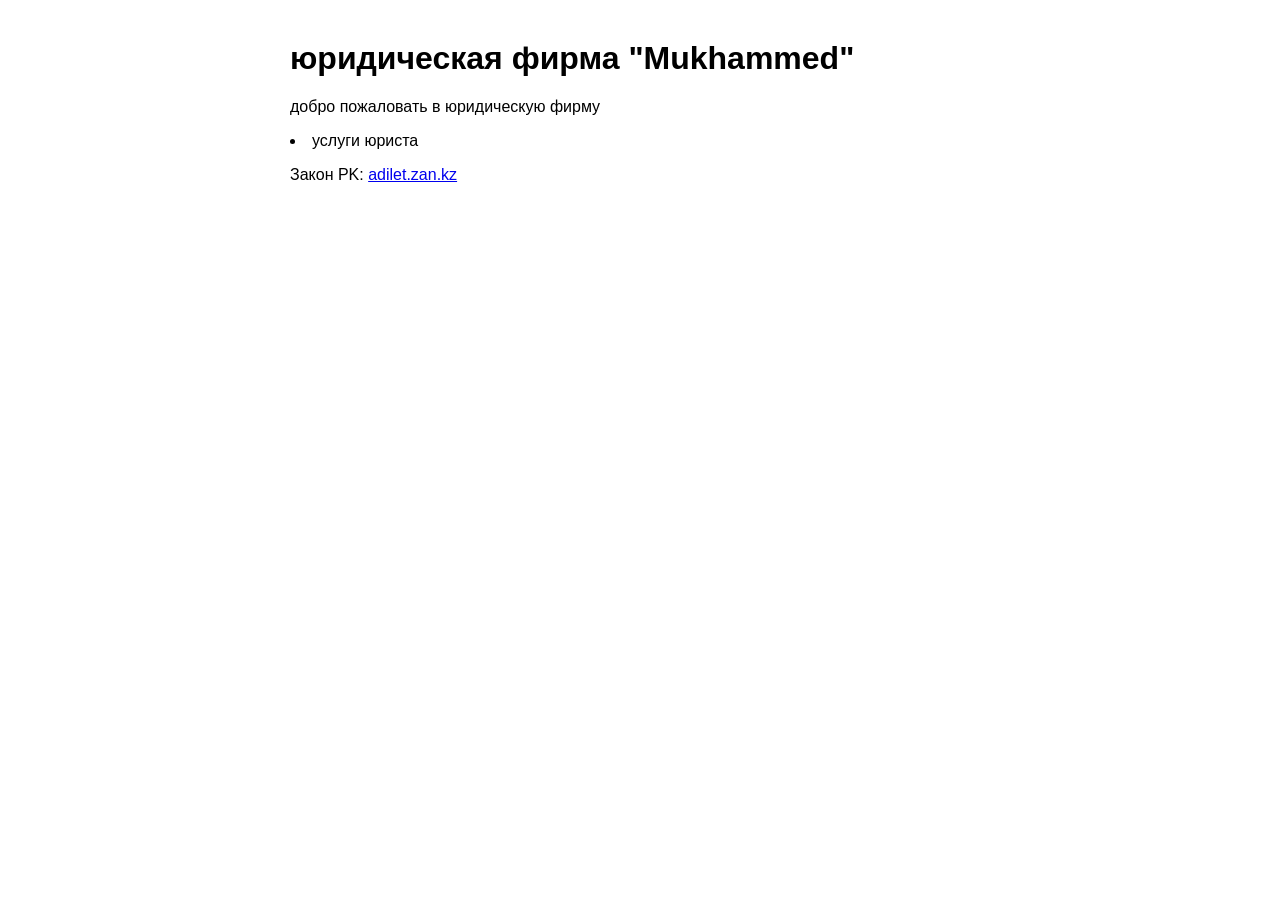
==== index.html @ ade49c56 "Add files via upload" ====
<!doctype html>
<html lang="ru">
    <head>
        <meta charset="UTF-8" />
        <meta name="viewpoint" content="width=device-width, initial-scale=1.0" />
        <title>Юридическая фирма "Mukhammed"</title>
        <style> 
            body { 
                font-family : Arial, sans-serif;
                max-width: 700px;
                margin: 40px auto;
                padding: 0 16px;
            }
            h1 {
                color: DrobBe8e;
            }
        </style>
    </head>
    <body>
        <h1>юридическая фирма "Mukhammed"</h1>
        <p>добро пожаловать в юридическую фирму</p>
        </ul>
            <li>услуги юриста</li>
        
        </ul>
        
        <p>Закон PK: <a href="https://adilet.zan.kz">adilet.zan.kz</a></p>
    </body>
</html>
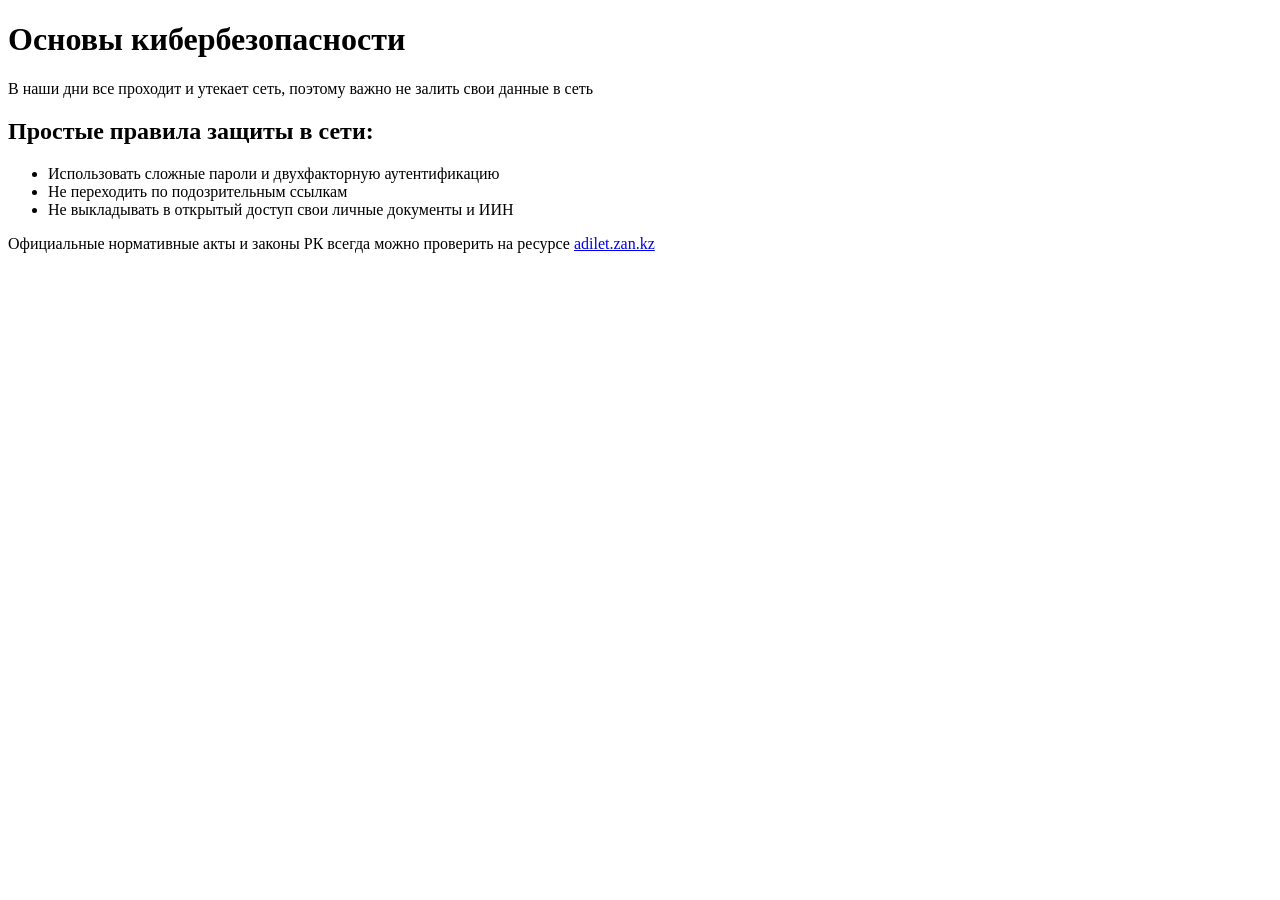
==== commit f17e00fa: "Add files via upload" ====
--- a/index.html
+++ b/index.html
@@ -1,29 +1,22 @@
-<!doctype html>
+<!DOCTYPE html>
 <html lang="ru">
-    <head>
-        <meta charset="UTF-8" />
-        <meta name="viewpoint" content="width=device-width, initial-scale=1.0" />
-        <title>Юридическая фирма "Mukhammed"</title>
-        <style> 
-            body { 
-                font-family : Arial, sans-serif;
-                max-width: 700px;
-                margin: 40px auto;
-                padding: 0 16px;
-            }
-            h1 {
-                color: DrobBe8e;
-            }
-        </style>
-    </head>
-    <body>
-        <h1>юридическая фирма "Mukhammed"</h1>
-        <p>добро пожаловать в юридическую фирму</p>
-        </ul>
-            <li>услуги юриста</li>
-        
-        </ul>
-        
-        <p>Закон PK: <a href="https://adilet.zan.kz">adilet.zan.kz</a></p>
-    </body>
+   <head>
+      <meta charset="UTF-8">
+      <meta name="viewport" content="width=device-width, initial-scale=1.0">
+      <title>Cybersecurity company Mukhammed</title>
+      </head>
+         <body>
+              <h1>Основы кибербезопасности</h1>
+    
+              <p>В наши дни все проходит и утекает сеть, поэтому важно не залить свои данные в сеть</p>
+
+              <h2>Простые правила защиты в сети:</h2>
+              <ul>
+              <li>Использовать сложные пароли и двухфакторную аутентификацию</li>
+              <li>Не переходить по подозрительным ссылкам</li>
+              <li>Не выкладывать в открытый доступ свои личные документы и ИИН</li>
+              </ul>
+
+              <p>Официальные нормативные акты и законы РК всегда можно проверить на ресурсе <a href="https://adilet.zan.kz">adilet.zan.kz</a></p>
+         </body>
 </html>
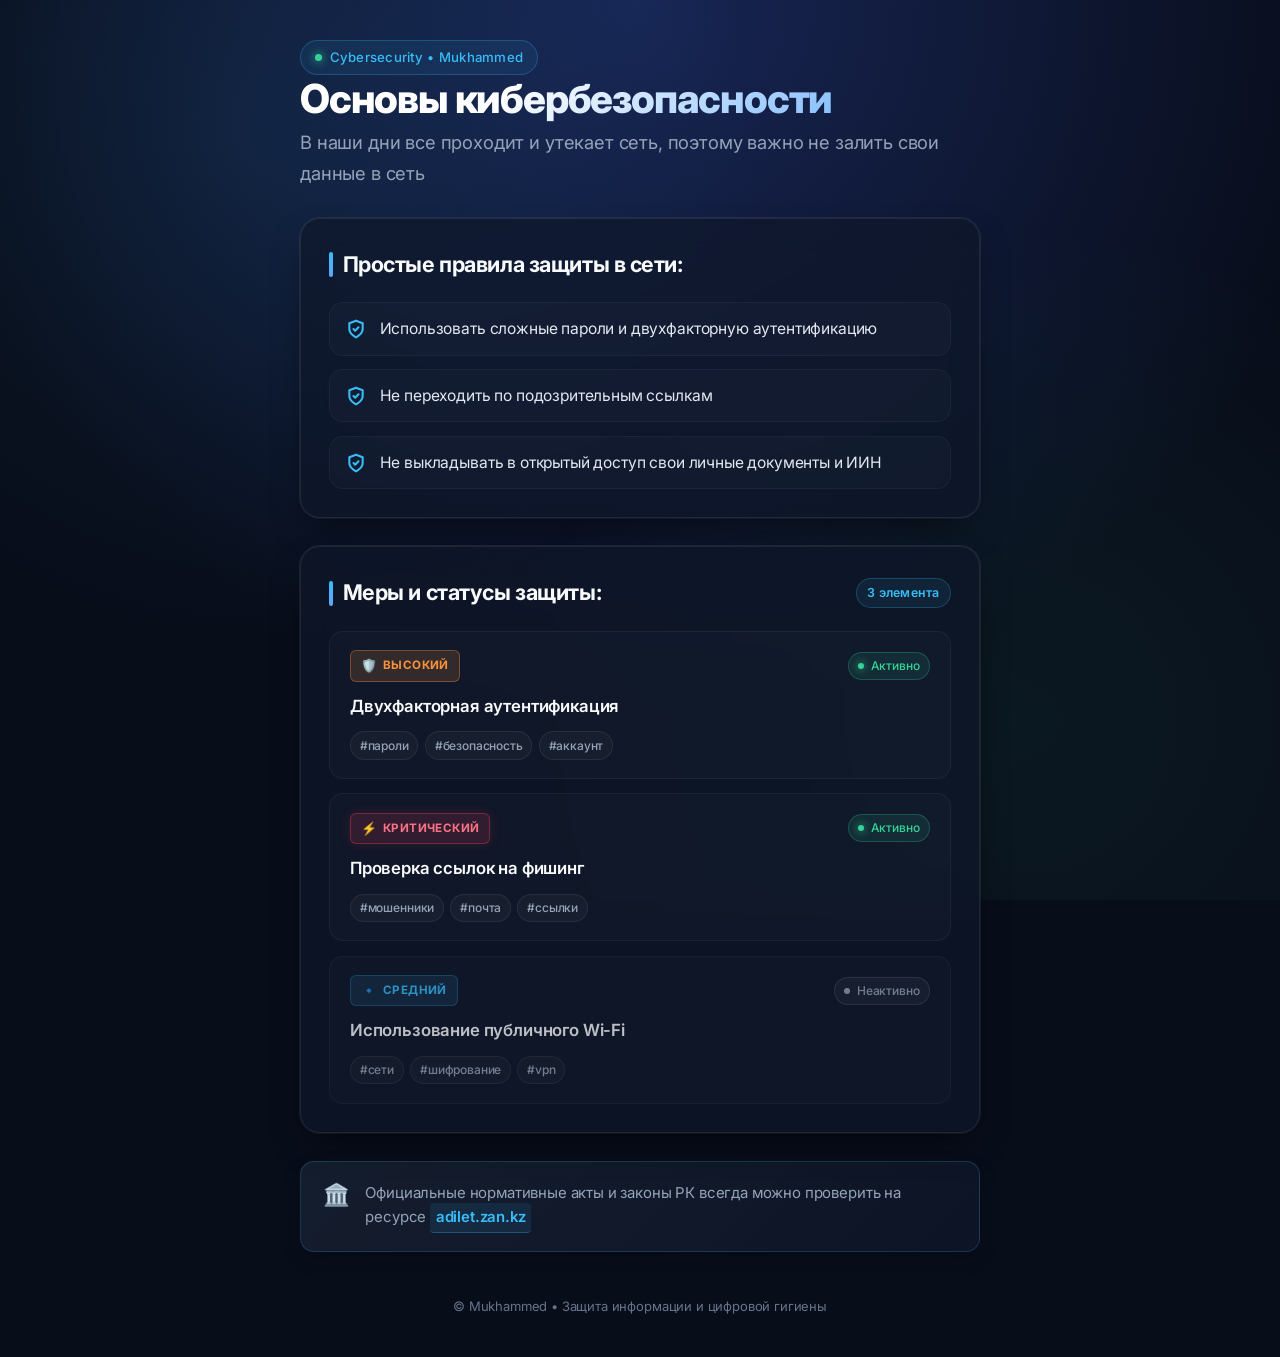
==== commit 5ce3273e: "Lawyers and Total" ====
--- a/index.html
+++ b/index.html
@@ -1,22 +1,69 @@
-<!DOCTYPE html>
-<html lang="ru">
-   <head>
-      <meta charset="UTF-8">
-      <meta name="viewport" content="width=device-width, initial-scale=1.0">
-      <title>Cybersecurity company Mukhammed</title>
-      </head>
-         <body>
-              <h1>Основы кибербезопасности</h1>
-    
-              <p>В наши дни все проходит и утекает сеть, поэтому важно не залить свои данные в сеть</p>
-
-              <h2>Простые правила защиты в сети:</h2>
-              <ul>
-              <li>Использовать сложные пароли и двухфакторную аутентификацию</li>
-              <li>Не переходить по подозрительным ссылкам</li>
-              <li>Не выкладывать в открытый доступ свои личные документы и ИИН</li>
-              </ul>
-
-              <p>Официальные нормативные акты и законы РК всегда можно проверить на ресурсе <a href="https://adilet.zan.kz">adilet.zan.kz</a></p>
-         </body>
+<!DOCTYPE html>
+<html lang="ru">
+
+<head>
+   <meta charset="UTF-8">
+   <meta name="viewport" content="width=device-width, initial-scale=1.0">
+   <meta name="description" content="Основы кибербезопасности и простые правила защиты в сети от компании Mukhammed.">
+   <title>Cybersecurity company Mukhammed</title>
+
+   <!-- Google Fonts: Inter -->
+   <link rel="preconnect" href="https://fonts.googleapis.com">
+   <link rel="preconnect" href="https://fonts.gstatic.com" crossorigin>
+   <link href="https://fonts.googleapis.com/css2?family=Inter:wght@400;500;600;700;800&display=swap" rel="stylesheet">
+
+   <!-- External Stylesheet -->
+   <link rel="stylesheet" href="style.css">
+
+   <!-- Dynamic Card Loader -->
+   <script src="app.js" defer></script>
+</head>
+
+<body>
+   <main class="container">
+      <header>
+         <div class="header-badge">
+            <span class="badge-dot"></span>
+            <span>Cybersecurity • Mukhammed</span>
+         </div>
+         <h1>Основы кибербезопасности</h1>
+         <p class="intro-text">В наши дни все проходит и утекает сеть, поэтому важно не залить свои данные в сеть</p>
+      </header>
+
+      <section class="content-card">
+         <h2>Простые правила защиты в сети:</h2>
+         <ul class="rules-list">
+            <li>Использовать сложные пароли и двухфакторную аутентификацию</li>
+            <li>Не переходить по подозрительным ссылкам</li>
+            <li>Не выкладывать в открытый доступ свои личные документы и ИИН</li>
+         </ul>
+      </section>
+
+      <!-- Dynamic Cards Section from data.json -->
+      <section class="content-card dynamic-section">
+         <div class="section-top-bar">
+            <h2>Меры и статусы защиты:</h2>
+            <span class="count-badge" id="cards-count">Загрузка...</span>
+         </div>
+         <div id="cards-container" class="cards-grid">
+            <div class="loading-state">
+               <span class="loading-spinner"></span>
+               <span>Загрузка данных...</span>
+            </div>
+         </div>
+      </section>
+
+      <aside class="info-banner">
+         <span class="banner-icon" aria-hidden="true">🏛️</span>
+         <p>Официальные нормативные акты и законы РК всегда можно проверить на ресурсе
+            <a href="https://adilet.zan.kz" target="_blank" rel="noopener noreferrer">adilet.zan.kz</a>
+         </p>
+      </aside>
+
+      <footer class="site-footer">
+         <p>© Mukhammed • Защита информации и цифровой гигиены</p>
+      </footer>
+   </main>
+</body>
+
 </html>
--- a/style.css
+++ b/style.css
@@ -0,0 +1,532 @@
+/* ==========================================================================
+   Cybersecurity Guide - Modern Responsive Stylesheet
+   ========================================================================== */
+
+@import url('https://fonts.googleapis.com/css2?family=Inter:wght@300;400;500;600;700;800&display=swap');
+
+:root {
+  /* Color Palette */
+  --bg-dark: #080d1a;
+  --bg-gradient: radial-gradient(circle at 50% 0%, #172554 0%, #080d1a 65%);
+  --surface-card: rgba(15, 23, 42, 0.7);
+  --surface-card-hover: rgba(30, 41, 59, 0.8);
+  --border-subtle: rgba(255, 255, 255, 0.08);
+  --border-highlight: rgba(56, 189, 248, 0.35);
+
+  --text-main: #f8fafc;
+  --text-muted: #94a3b8;
+  --text-dim: #64748b;
+
+  --accent-cyan: #38bdf8;
+  --accent-emerald: #34d399;
+  --accent-blue: #60a5fa;
+
+  --glow-cyan: rgba(56, 189, 248, 0.15);
+  --shadow-card: 0 16px 36px -12px rgba(0, 0, 0, 0.6), 0 0 0 1px var(--border-subtle);
+
+  /* Layout & Sizing */
+  --content-max-width: 680px;
+  --font-family: 'Inter', -apple-system, BlinkMacSystemFont, 'Segoe UI', Roboto, sans-serif;
+  --radius-sm: 8px;
+  --radius-md: 14px;
+  --radius-lg: 20px;
+  --transition: all 0.25s cubic-bezier(0.16, 1, 0.3, 1);
+}
+
+/* Reset & Box Sizing */
+*,
+*::before,
+*::after {
+  box-sizing: border-box;
+  margin: 0;
+  padding: 0;
+}
+
+html {
+  font-size: 16px;
+  scroll-behavior: smooth;
+  -webkit-text-size-adjust: 100%;
+}
+
+body {
+  font-family: var(--font-family);
+  background-color: var(--bg-dark);
+  background-image:
+    radial-gradient(circle at 20% 15%, rgba(56, 189, 248, 0.08) 0%, transparent 40%),
+    radial-gradient(circle at 80% 80%, rgba(52, 211, 153, 0.06) 0%, transparent 40%),
+    var(--bg-gradient);
+  background-attachment: fixed;
+  color: var(--text-main);
+  line-height: 1.65;
+  letter-spacing: -0.01em;
+  min-height: 100vh;
+  display: flex;
+  flex-direction: column;
+  justify-content: center;
+  align-items: center;
+  padding: 2.5rem 1.25rem;
+  -webkit-font-smoothing: antialiased;
+  -moz-osx-font-smoothing: grayscale;
+}
+
+/* Main Container - Width Restricted for Optimal Readability */
+.container {
+  width: 100%;
+  max-width: var(--content-max-width);
+  margin: 0 auto;
+  display: flex;
+  flex-direction: column;
+  gap: 1.75rem;
+}
+
+/* Header & Badge */
+.header-badge {
+  display: inline-flex;
+  align-items: center;
+  gap: 0.5rem;
+  align-self: flex-start;
+  padding: 0.35rem 0.85rem;
+  font-size: 0.825rem;
+  font-weight: 500;
+  color: var(--accent-cyan);
+  background: rgba(56, 189, 248, 0.08);
+  border: 1px solid rgba(56, 189, 248, 0.25);
+  border-radius: 9999px;
+  backdrop-filter: blur(8px);
+  -webkit-backdrop-filter: blur(8px);
+  letter-spacing: 0.02em;
+}
+
+.badge-dot {
+  width: 7px;
+  height: 7px;
+  border-radius: 50%;
+  background-color: var(--accent-emerald);
+  box-shadow: 0 0 10px var(--accent-emerald);
+  animation: pulse-dot 2s infinite ease-in-out;
+}
+
+@keyframes pulse-dot {
+
+  0%,
+  100% {
+    opacity: 1;
+    transform: scale(1);
+  }
+
+  50% {
+    opacity: 0.5;
+    transform: scale(0.85);
+  }
+}
+
+/* Typography */
+h1 {
+  font-size: clamp(1.85rem, 5vw, 2.5rem);
+  font-weight: 800;
+  line-height: 1.2;
+  letter-spacing: -0.03em;
+  background: linear-gradient(135deg, #ffffff 30%, #93c5fd 75%, #38bdf8 100%);
+  -webkit-background-clip: text;
+  -webkit-text-fill-color: transparent;
+  margin-bottom: 0.25rem;
+}
+
+.intro-text {
+  font-size: clamp(1.025rem, 2.5vw, 1.15rem);
+  color: var(--text-muted);
+  line-height: 1.7;
+}
+
+/* Section Card */
+.content-card {
+  background: var(--surface-card);
+  backdrop-filter: blur(16px);
+  -webkit-backdrop-filter: blur(16px);
+  border: 1px solid var(--border-subtle);
+  border-radius: var(--radius-lg);
+  padding: 1.75rem;
+  box-shadow: var(--shadow-card);
+  transition: var(--transition);
+}
+
+.content-card:hover {
+  border-color: var(--border-highlight);
+  box-shadow: 0 20px 45px -12px rgba(0, 0, 0, 0.7), 0 0 24px var(--glow-cyan);
+}
+
+h2 {
+  font-size: clamp(1.15rem, 3vw, 1.35rem);
+  font-weight: 700;
+  letter-spacing: -0.02em;
+  color: var(--text-main);
+  display: flex;
+  align-items: center;
+  gap: 0.6rem;
+  margin-bottom: 1.25rem;
+}
+
+h2::before {
+  content: "";
+  display: inline-block;
+  width: 4px;
+  height: 1.15em;
+  background: linear-gradient(to bottom, var(--accent-cyan), var(--accent-blue));
+  border-radius: 4px;
+}
+
+/* Custom Interactive List */
+.rules-list {
+  list-style: none;
+  display: flex;
+  flex-direction: column;
+  gap: 0.85rem;
+}
+
+.rules-list li {
+  position: relative;
+  display: flex;
+  align-items: flex-start;
+  gap: 0.85rem;
+  padding: 0.85rem 1rem;
+  background: rgba(255, 255, 255, 0.02);
+  border: 1px solid rgba(255, 255, 255, 0.04);
+  border-radius: var(--radius-md);
+  font-size: 0.975rem;
+  color: #e2e8f0;
+  line-height: 1.55;
+  transition: var(--transition);
+}
+
+.rules-list li:hover {
+  background: var(--surface-card-hover);
+  border-color: rgba(56, 189, 248, 0.25);
+  transform: translateX(4px);
+  color: #ffffff;
+}
+
+.rules-list li::before {
+  content: "";
+  flex-shrink: 0;
+  width: 20px;
+  height: 20px;
+  margin-top: 2px;
+  background-image: url("data:image/svg+xml,%3Csvg xmlns='http://www.w3.org/2000/svg' viewBox='0 0 24 24' fill='none' stroke='%2338bdf8' stroke-width='2.5' stroke-linecap='round' stroke-linejoin='round'%3E%3Cpath d='M12 22s8-4 8-10V5l-8-3-8 3v7c0 6 8 10 8 10z'/%3E%3Cpath d='m9 12 2 2 4-4'/%3E%3C/svg%3E");
+  background-size: contain;
+  background-repeat: no-repeat;
+  background-position: center;
+}
+
+/* Legal & Official Resource Callout */
+.info-banner {
+  background: linear-gradient(135deg, rgba(30, 41, 59, 0.6) 0%, rgba(15, 23, 42, 0.75) 100%);
+  border: 1px solid rgba(56, 189, 248, 0.2);
+  border-radius: var(--radius-md);
+  padding: 1.25rem 1.35rem;
+  display: flex;
+  align-items: flex-start;
+  gap: 1rem;
+  font-size: 0.935rem;
+  color: var(--text-muted);
+  box-shadow: 0 8px 24px -8px rgba(0, 0, 0, 0.4);
+}
+
+.banner-icon {
+  flex-shrink: 0;
+  font-size: 1.35rem;
+  line-height: 1;
+  margin-top: 2px;
+}
+
+.info-banner p {
+  margin: 0;
+  line-height: 1.6;
+}
+
+/* Links */
+a {
+  color: var(--accent-cyan);
+  text-decoration: none;
+  font-weight: 600;
+  padding: 0.15rem 0.35rem;
+  margin: -0.15rem 0;
+  border-radius: 4px;
+  background: rgba(56, 189, 248, 0.1);
+  border-bottom: 1px solid rgba(56, 189, 248, 0.3);
+  transition: var(--transition);
+  display: inline-block;
+}
+
+a:hover {
+  background: rgba(56, 189, 248, 0.2);
+  border-bottom-color: var(--accent-cyan);
+  color: #ffffff;
+  transform: translateY(-1px);
+  box-shadow: 0 4px 12px rgba(56, 189, 248, 0.25);
+}
+
+a:active {
+  transform: translateY(0);
+}
+
+/* Footer / Meta signature */
+.site-footer {
+  margin-top: 1rem;
+  text-align: center;
+  font-size: 0.8125rem;
+  color: var(--text-dim);
+}
+
+/* Dynamic Cards Section */
+.section-top-bar {
+  display: flex;
+  align-items: center;
+  justify-content: space-between;
+  margin-bottom: 1.25rem;
+  flex-wrap: wrap;
+  gap: 0.5rem;
+}
+
+.section-top-bar h2 {
+  margin-bottom: 0;
+}
+
+.count-badge {
+  display: inline-flex;
+  align-items: center;
+  font-size: 0.775rem;
+  font-weight: 600;
+  color: var(--accent-cyan);
+  background: rgba(56, 189, 248, 0.08);
+  border: 1px solid rgba(56, 189, 248, 0.25);
+  padding: 0.25rem 0.65rem;
+  border-radius: 9999px;
+  letter-spacing: 0.02em;
+}
+
+.cards-grid {
+  display: flex;
+  flex-direction: column;
+  gap: 0.9rem;
+}
+
+/* Data Card Item */
+.data-card {
+  position: relative;
+  display: flex;
+  flex-direction: column;
+  gap: 0.75rem;
+  padding: 1.15rem 1.25rem;
+  background: rgba(255, 255, 255, 0.02);
+  border: 1px solid rgba(255, 255, 255, 0.05);
+  border-radius: var(--radius-md);
+  transition: var(--transition);
+}
+
+.data-card:hover {
+  background: var(--surface-card-hover);
+  border-color: rgba(56, 189, 248, 0.3);
+  transform: translateY(-2px);
+  box-shadow: 0 10px 25px -5px rgba(0, 0, 0, 0.4), 0 0 18px rgba(56, 189, 248, 0.08);
+}
+
+.data-card.card-inactive {
+  opacity: 0.75;
+}
+
+.data-card.card-inactive:hover {
+  opacity: 1;
+}
+
+/* Card Header & Meta Badges */
+.data-card-header {
+  display: flex;
+  align-items: center;
+  justify-content: space-between;
+  gap: 0.5rem;
+  flex-wrap: wrap;
+}
+
+/* Priority Badges */
+.priority-badge {
+  display: inline-flex;
+  align-items: center;
+  gap: 0.35rem;
+  font-size: 0.725rem;
+  font-weight: 700;
+  text-transform: uppercase;
+  letter-spacing: 0.04em;
+  padding: 0.25rem 0.6rem;
+  border-radius: 6px;
+}
+
+.priority-badge .badge-icon {
+  font-size: 0.8rem;
+}
+
+.priority-critical {
+  background: rgba(244, 63, 94, 0.15);
+  color: #fb7185;
+  border: 1px solid rgba(244, 63, 94, 0.35);
+  box-shadow: 0 0 12px rgba(244, 63, 94, 0.15);
+}
+
+.priority-high {
+  background: rgba(251, 146, 60, 0.15);
+  color: #fb923c;
+  border: 1px solid rgba(251, 146, 60, 0.35);
+}
+
+.priority-medium {
+  background: rgba(56, 189, 248, 0.12);
+  color: #38bdf8;
+  border: 1px solid rgba(56, 189, 248, 0.28);
+}
+
+.priority-normal {
+  background: rgba(148, 163, 184, 0.12);
+  color: #94a3b8;
+  border: 1px solid rgba(148, 163, 184, 0.25);
+}
+
+/* Status Badges */
+.status-badge {
+  display: inline-flex;
+  align-items: center;
+  gap: 0.4rem;
+  font-size: 0.75rem;
+  font-weight: 500;
+  padding: 0.2rem 0.6rem;
+  border-radius: 9999px;
+}
+
+.status-active {
+  background: rgba(52, 211, 153, 0.1);
+  color: #34d399;
+  border: 1px solid rgba(52, 211, 153, 0.25);
+}
+
+.status-active .status-indicator {
+  width: 6px;
+  height: 6px;
+  border-radius: 50%;
+  background-color: #34d399;
+  box-shadow: 0 0 8px #34d399;
+  animation: pulse-dot 2s infinite ease-in-out;
+}
+
+.status-inactive {
+  background: rgba(148, 163, 184, 0.08);
+  color: #94a3b8;
+  border: 1px solid rgba(148, 163, 184, 0.2);
+}
+
+.status-inactive .status-indicator {
+  width: 6px;
+  height: 6px;
+  border-radius: 50%;
+  background-color: #94a3b8;
+}
+
+/* Card Title */
+.data-card-title {
+  font-size: 1.05rem;
+  font-weight: 600;
+  color: #f8fafc;
+  line-height: 1.45;
+  letter-spacing: -0.01em;
+}
+
+/* Tags Container */
+.data-card-tags {
+  display: flex;
+  flex-wrap: wrap;
+  gap: 0.4rem;
+  margin-top: 0.1rem;
+}
+
+.tag {
+  font-size: 0.75rem;
+  font-weight: 500;
+  color: #94a3b8;
+  background: rgba(255, 255, 255, 0.03);
+  border: 1px solid rgba(255, 255, 255, 0.07);
+  padding: 0.2rem 0.55rem;
+  border-radius: 9999px;
+  transition: var(--transition);
+}
+
+.tag:hover {
+  color: var(--accent-cyan);
+  border-color: rgba(56, 189, 248, 0.35);
+  background: rgba(56, 189, 248, 0.08);
+}
+
+/* Loading & Empty States */
+.loading-state,
+.empty-state {
+  display: flex;
+  align-items: center;
+  justify-content: center;
+  gap: 0.65rem;
+  padding: 2rem 1rem;
+  color: var(--text-muted);
+  font-size: 0.925rem;
+}
+
+.loading-spinner {
+  width: 18px;
+  height: 18px;
+  border: 2px solid rgba(56, 189, 248, 0.2);
+  border-top-color: var(--accent-cyan);
+  border-radius: 50%;
+  animation: spin 0.8s linear infinite;
+}
+
+@keyframes spin {
+  to {
+    transform: rotate(360deg);
+  }
+}
+
+/* Mobile & Touch Optimizations */
+@media (max-width: 600px) {
+  body {
+    padding: 1.5rem 1rem;
+    justify-content: flex-start;
+  }
+
+  .container {
+    gap: 1.35rem;
+  }
+
+  .content-card {
+    padding: 1.25rem 1.1rem;
+    border-radius: var(--radius-md);
+  }
+
+  .rules-list li {
+    padding: 0.75rem 0.85rem;
+    font-size: 0.925rem;
+  }
+
+  .data-card {
+    padding: 1rem 1rem;
+  }
+
+  .data-card-title {
+    font-size: 0.985rem;
+  }
+
+  .info-banner {
+    padding: 1rem;
+    flex-direction: column;
+    gap: 0.65rem;
+  }
+
+  a {
+    padding: 0.25rem 0.5rem;
+    /* Larger tap target for fingers */
+    word-break: break-all;
+  }
+}
